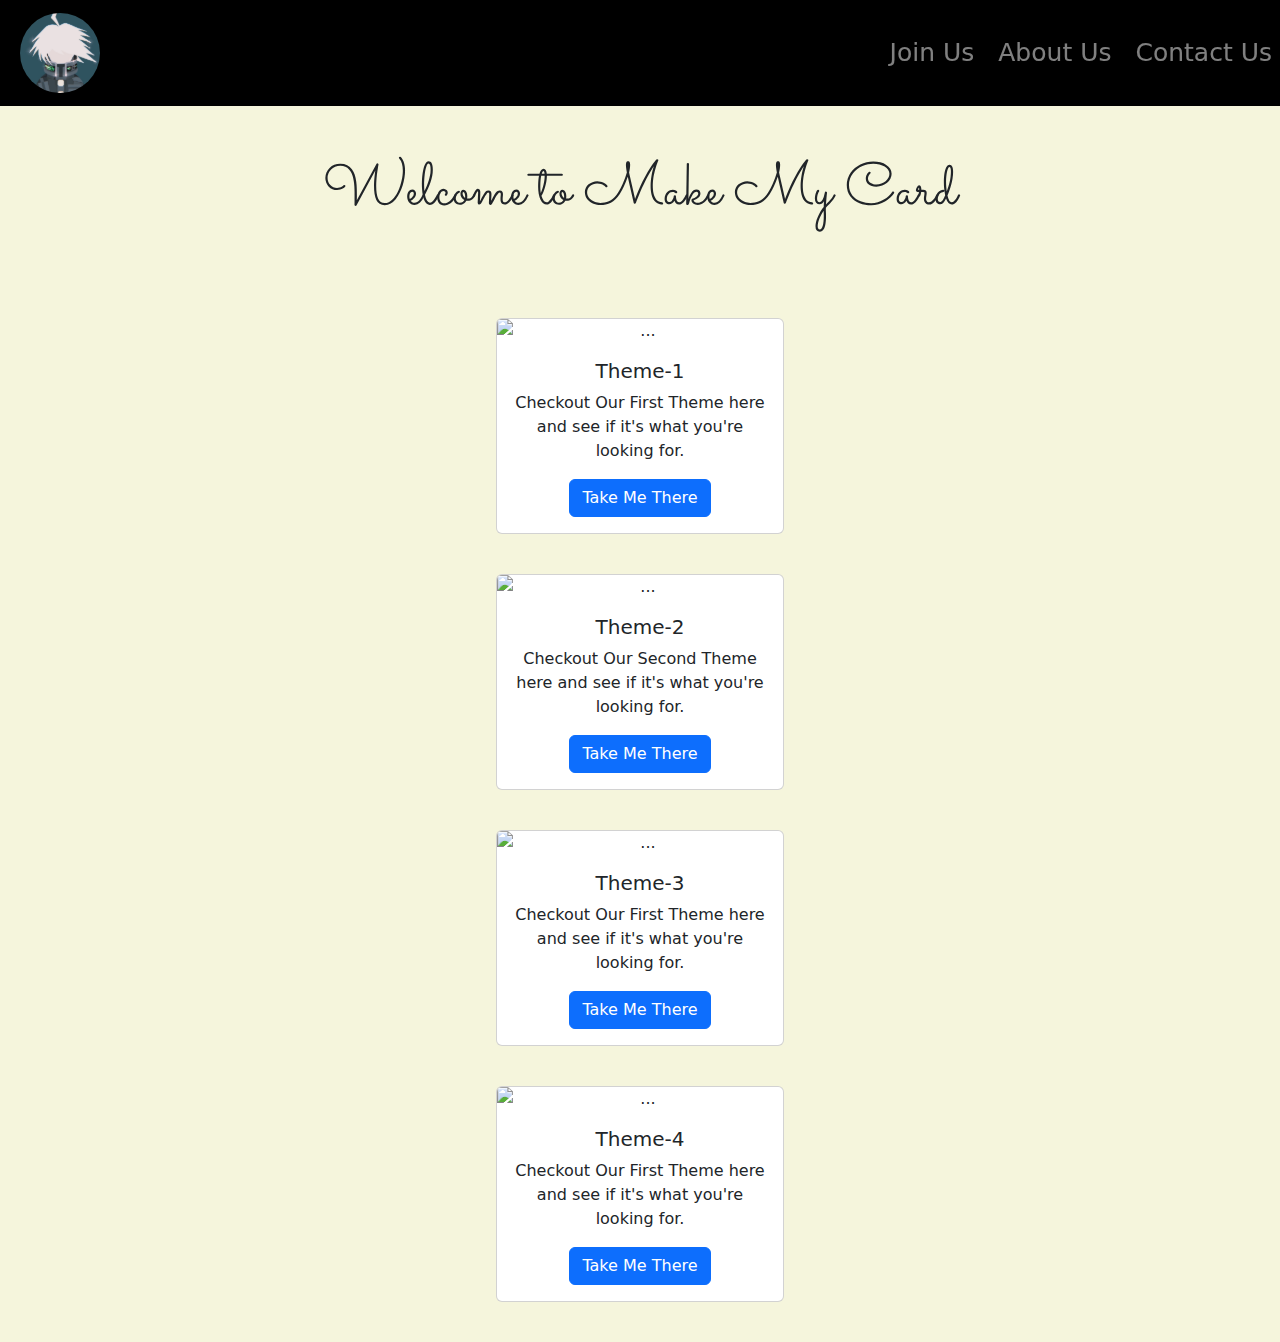
==== index.html @ ba50fbf7 "Update index.html" ====
<!DOCTYPE html>
<html lang="en">
  <head>
    <meta charset="UTF-8" />
    <meta http-equiv="X-UA-Compatible" content="IE=edge" />
    <meta name="viewport" content="width=device-width, initial-scale=1.0" />
    <title>Make my Card</title>
  </head>
  <!-- Adding Google Fonts  -->
  <link rel="preconnect" href="https://fonts.googleapis.com">
  <link rel="preconnect" href="https://fonts.gstatic.com" crossorigin>
  <link href="https://fonts.googleapis.com/css2?family=Sacramento&display=swap" rel="stylesheet">
  <!-- Adding Bootstrap  -->
  <link rel="stylesheet" href="https://cdn.jsdelivr.net/npm/bootstrap@4.3.1/dist/css/bootstrap.min.css" integrity="sha384-ggOyR0iXCbMQv3Xipma34MD+dH/1fQ784/j6cY/iJTQUOhcWr7x9JvoRxT2MZw1T" crossorigin="anonymous">
  <link href="https://cdn.jsdelivr.net/npm/bootstrap@5.2.1/dist/css/bootstrap.min.css" rel="stylesheet">
  <script src="https://cdn.jsdelivr.net/npm/bootstrap@5.2.1/dist/js/bootstrap.bundle.min.js"></script>
  <!-- Adding CSS  -->
  <link rel="stylesheet" href="css/styles.css">
  <body>
    
     <!-- NavBar  -->
    <div class="nav-bar">
      <nav class="navbar sticky-top navbar-expand-lg navbar-dark">
          <a class="navbar-brand" href=""><img class="brand-img" src="images/pfp.jpg" alt=""></a>
          <button class="navbar-toggler" type="button" data-toggle="collapse" data-target="#navbarSupportedContent" aria-controls="navbarSupportedContent" aria-expanded="false" aria-label="Toggle navigation">
          <span class="navbar-toggler-icon"></span>
          </button>
          <div class="collapse navbar-collapse" id="navbarSupportedContent">
            <ul class="navbar-nav ml-auto">
              <li class="nav-item">
                  <a class="nav-link" href="#">Join Us</a>
              </li>
              <li class="nav-item">
                <a class="nav-link" href="#">About Us</a>
              </li>
              <li class="nav-item">
                <a class="nav-link" href="#">Contact Us</a>
              </li>
            </ul>
          </div>
        </nav>
  </div>

    
    <h1 id="welcome">Welcome to Make My Card</h1>
    
    <div class="card" style="width: 18rem;">
      <img src="https://img.freepik.com/free-vector/vibrant-summer-ombre-background-vector_53876-105765.jpg" class="card-img-top" alt="...">
      <div class="card-body">
        <h5 class="card-title">Theme-1</h5>
        <p class="card-text">Checkout Our First Theme here and see if it's what you're looking for.</p>
        <a href="buisnesscard.html" class="btn btn-primary">Take Me There</a>
      </div>
    </div>
    
    <div class="card" style="width: 18rem;">
      <img src="https://marketplace.canva.com/EAD2962NKnQ/2/0/1600w/canva-rainbow-gradient-pink-and-purple-zoom-virtual-background-_Tcjok-d9b4.jpg" class="card-img-top" alt="...">
      <div class="card-body">
        <h5 class="card-title">Theme-2</h5>
        <p class="card-text">Checkout Our Second Theme here and see if it's what you're looking for.</p>
        <a href="name-theme-1.html" class="btn btn-primary">Take Me There</a>
      </div>
    </div>
    
        <div class="card" style="width: 18rem;">
      <img src="https://img.freepik.com/free-vector/vibrant-summer-ombre-background-vector_53876-105765.jpg" class="card-img-top" alt="...">
      <div class="card-body">
        <h5 class="card-title">Theme-3</h5>
        <p class="card-text">Checkout Our First Theme here and see if it's what you're looking for.</p>
        <a href="theme-3.html" class="btn btn-primary">Take Me There</a>
      </div>
    </div>

    <div class="card" style="width: 18rem;">
      <img src="https://img.freepik.com/free-vector/vibrant-summer-ombre-background-vector_53876-105765.jpg" class="card-img-top" alt="...">
      <div class="card-body">
        <h5 class="card-title">Theme-4</h5>
        <p class="card-text">Checkout Our First Theme here and see if it's what you're looking for.</p>
        <a href="theme-4.html" class="btn btn-primary">Take Me There</a>
      </div>
    </div>
  </body>
</html>
---- css/styles.css ----
body {
    background-color:  beige;
}

#welcome {
    font-size: 60px;
    padding: 50px;
    text-align: center;
    font-family: 'Sacramento', cursive;
}

.card {
    text-align: center;
    margin: 40px auto;
    width: 200px;
}

.nav-item {
    padding-left: 8px;
}

.navbar-brand {
    padding-left: 20px;
}

.brand-img {
    width: 80px;
    height: 80px;
    border-radius: 100%;
}

.navbar-nav {
    font-size: 25px;
}

.nav-bar {
    background-color: black;
}
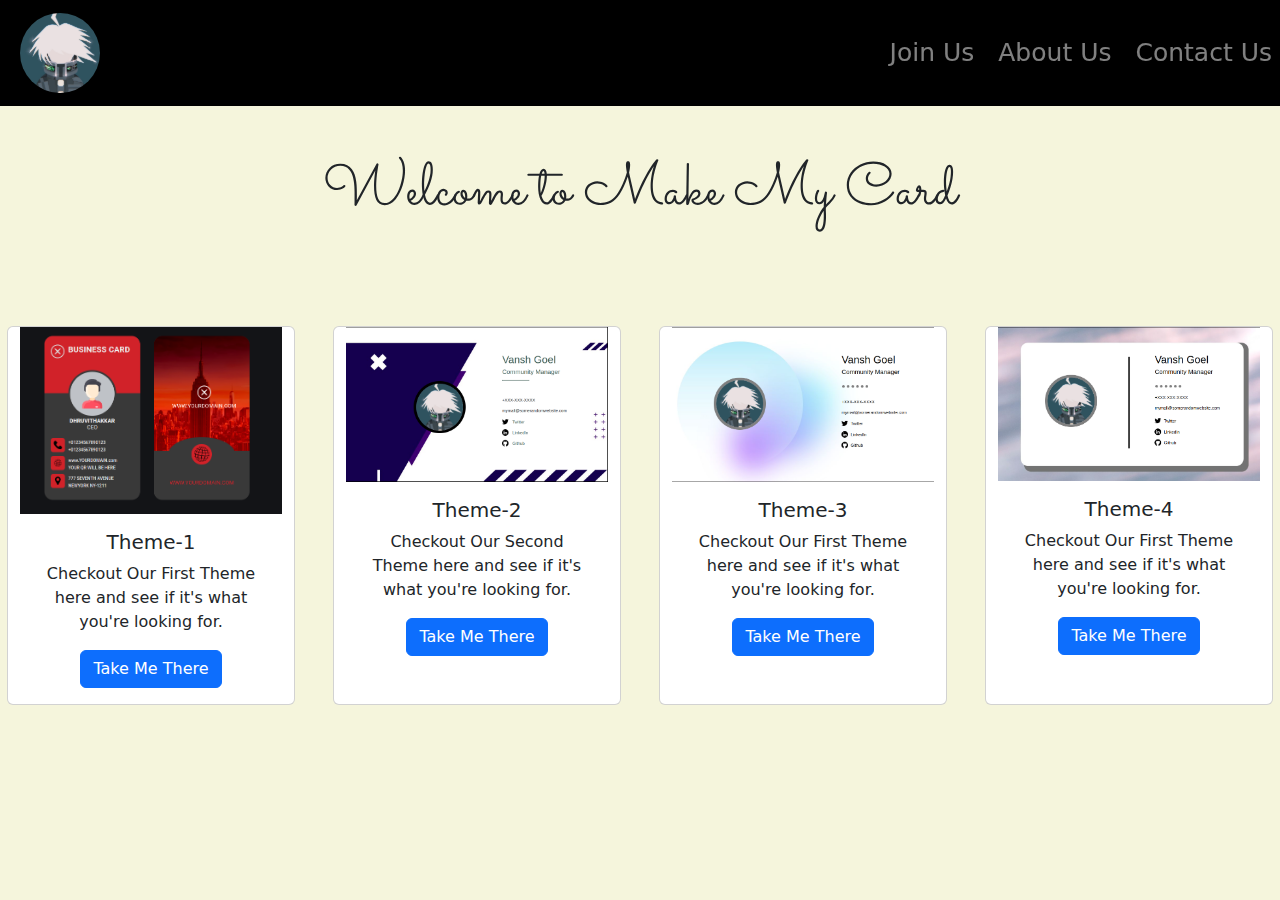
==== commit f7844cb6: "Updated HTML" ====
--- a/index.html
+++ b/index.html
@@ -44,40 +44,44 @@
     
     <h1 id="welcome">Welcome to Make My Card</h1>
     
-    <div class="card" style="width: 18rem;">
-      <img src="https://img.freepik.com/free-vector/vibrant-summer-ombre-background-vector_53876-105765.jpg" class="card-img-top" alt="...">
-      <div class="card-body">
-        <h5 class="card-title">Theme-1</h5>
-        <p class="card-text">Checkout Our First Theme here and see if it's what you're looking for.</p>
-        <a href="buisnesscard.html" class="btn btn-primary">Take Me There</a>
+   <div class="theme-box row">
+     
+      <div class="col-3 card" style="width: 18rem;">
+        <img class="box-img" src="images/1.png" class="card-img-top" alt="...">
+        <div class="card-body">
+          <h5 class="card-title">Theme-1</h5>
+          <p class="card-text">Checkout Our First Theme here and see if it's what you're looking for.</p>
+          <a href="buisnesscard.html" class="btn btn-primary">Take Me There</a>
+        </div>
+      </div>
+      
+      <div class="col-3 card" style="width: 18rem;">
+        <img class="box-img" src="images/2.png" class="card-img-top" alt="...">
+        <div class="card-body">
+          <h5 class="card-title">Theme-2</h5>
+          <p class="card-text">Checkout Our Second Theme here and see if it's what you're looking for.</p>
+          <a href="name-theme-1.html" class="btn btn-primary">Take Me There</a>
+        </div>
+      </div>
+      
+          <div class="col-3 card" style="width: 18rem;">
+        <img class="box-img" src="images/3.png" class="card-img-top" alt="...">
+        <div class="card-body">
+          <h5 class="card-title">Theme-3</h5>
+          <p class="card-text">Checkout Our First Theme here and see if it's what you're looking for.</p>
+          <a href="theme-3.html" class="btn btn-primary">Take Me There</a>
+        </div>
+      </div>
+  
+      <div class="col-3 card" style="width: 18rem;">
+        <img class="box-img" src="images/4.png" class="card-img-top" alt="...">
+        <div class="card-body">
+          <h5 class="card-title">Theme-4</h5>
+          <p class="card-text">Checkout Our First Theme here and see if it's what you're looking for.</p>
+          <a href="theme-4.html" class="btn btn-primary">Take Me There</a>
+        </div>
       </div>
     </div>
     
-    <div class="card" style="width: 18rem;">
-      <img src="https://marketplace.canva.com/EAD2962NKnQ/2/0/1600w/canva-rainbow-gradient-pink-and-purple-zoom-virtual-background-_Tcjok-d9b4.jpg" class="card-img-top" alt="...">
-      <div class="card-body">
-        <h5 class="card-title">Theme-2</h5>
-        <p class="card-text">Checkout Our Second Theme here and see if it's what you're looking for.</p>
-        <a href="name-theme-1.html" class="btn btn-primary">Take Me There</a>
-      </div>
-    </div>
-    
-        <div class="card" style="width: 18rem;">
-      <img src="https://img.freepik.com/free-vector/vibrant-summer-ombre-background-vector_53876-105765.jpg" class="card-img-top" alt="...">
-      <div class="card-body">
-        <h5 class="card-title">Theme-3</h5>
-        <p class="card-text">Checkout Our First Theme here and see if it's what you're looking for.</p>
-        <a href="theme-3.html" class="btn btn-primary">Take Me There</a>
-      </div>
-    </div>
-
-    <div class="card" style="width: 18rem;">
-      <img src="https://img.freepik.com/free-vector/vibrant-summer-ombre-background-vector_53876-105765.jpg" class="card-img-top" alt="...">
-      <div class="card-body">
-        <h5 class="card-title">Theme-4</h5>
-        <p class="card-text">Checkout Our First Theme here and see if it's what you're looking for.</p>
-        <a href="theme-4.html" class="btn btn-primary">Take Me There</a>
-      </div>
-    </div>
   </body>
 </html>
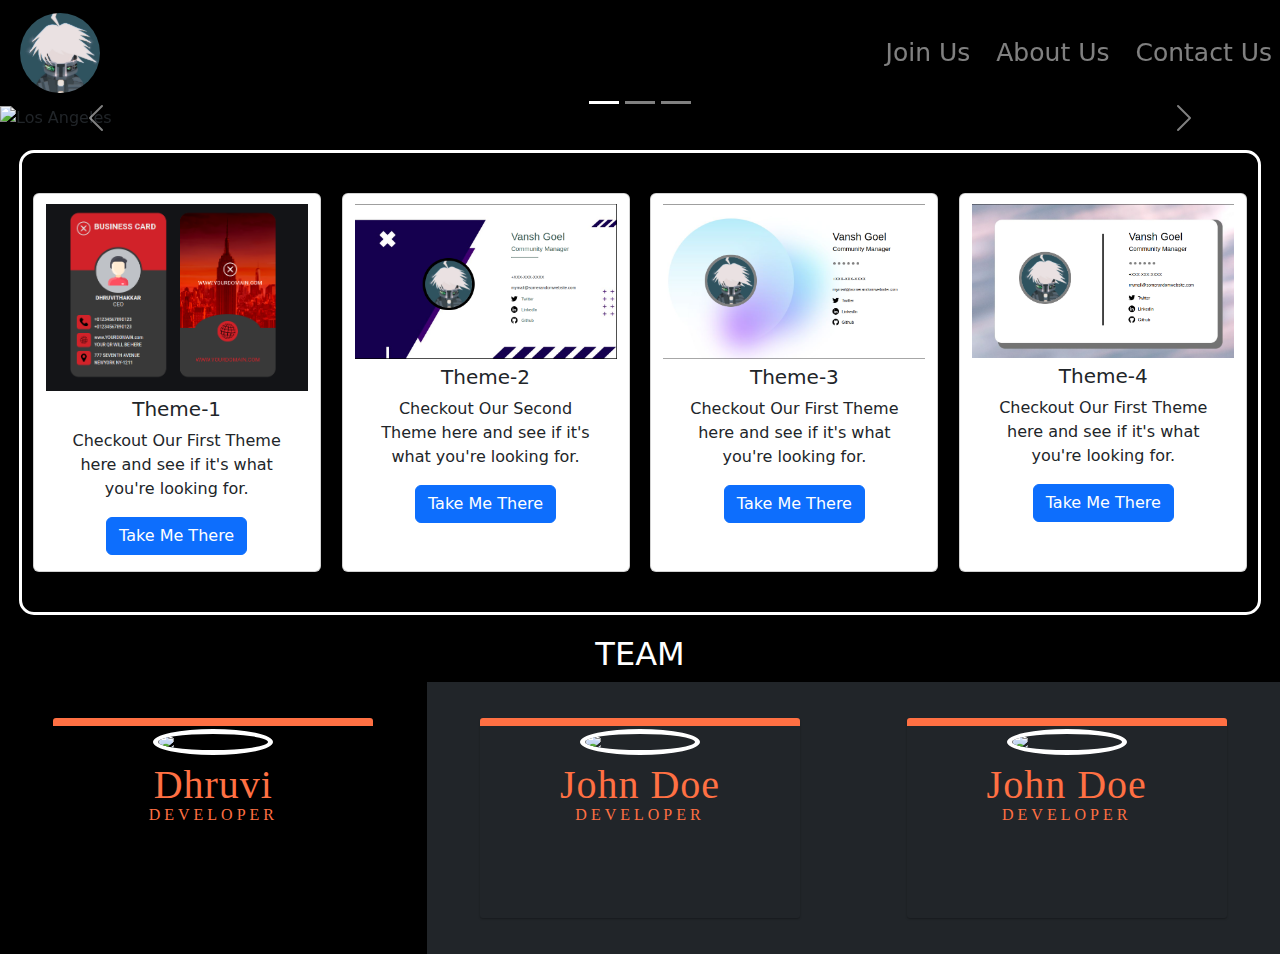
==== commit 392dead2: "Added Footer and Carousel" ====
--- a/index.html
+++ b/index.html
@@ -7,81 +7,374 @@
     <title>Make my Card</title>
   </head>
   <!-- Adding Google Fonts  -->
-  <link rel="preconnect" href="https://fonts.googleapis.com">
-  <link rel="preconnect" href="https://fonts.gstatic.com" crossorigin>
-  <link href="https://fonts.googleapis.com/css2?family=Sacramento&display=swap" rel="stylesheet">
+  <link rel="preconnect" href="https://fonts.googleapis.com" />
+  <link rel="preconnect" href="https://fonts.gstatic.com" crossorigin />
+  <link
+    href="https://fonts.googleapis.com/css2?family=Sacramento&display=swap"
+    rel="stylesheet"
+  />
   <!-- Adding Bootstrap  -->
-  <link rel="stylesheet" href="https://cdn.jsdelivr.net/npm/bootstrap@4.3.1/dist/css/bootstrap.min.css" integrity="sha384-ggOyR0iXCbMQv3Xipma34MD+dH/1fQ784/j6cY/iJTQUOhcWr7x9JvoRxT2MZw1T" crossorigin="anonymous">
-  <link href="https://cdn.jsdelivr.net/npm/bootstrap@5.2.1/dist/css/bootstrap.min.css" rel="stylesheet">
+  <link
+    rel="stylesheet"
+    href="https://cdn.jsdelivr.net/npm/bootstrap@4.3.1/dist/css/bootstrap.min.css"
+    integrity="sha384-ggOyR0iXCbMQv3Xipma34MD+dH/1fQ784/j6cY/iJTQUOhcWr7x9JvoRxT2MZw1T"
+    crossorigin="anonymous"
+  />
+  <link
+    href="https://cdn.jsdelivr.net/npm/bootstrap@5.2.1/dist/css/bootstrap.min.css"
+    rel="stylesheet"
+  />
   <script src="https://cdn.jsdelivr.net/npm/bootstrap@5.2.1/dist/js/bootstrap.bundle.min.js"></script>
   <!-- Adding CSS  -->
-  <link rel="stylesheet" href="css/styles.css">
+  <link rel="stylesheet" href="css/styles.css" />
+
   <body>
-    
-     <!-- NavBar  -->
+    <!-- NavBar  -->
     <div class="nav-bar">
       <nav class="navbar sticky-top navbar-expand-lg navbar-dark">
-          <a class="navbar-brand" href=""><img class="brand-img" src="images/pfp.jpg" alt=""></a>
-          <button class="navbar-toggler" type="button" data-toggle="collapse" data-target="#navbarSupportedContent" aria-controls="navbarSupportedContent" aria-expanded="false" aria-label="Toggle navigation">
+        <a class="navbar-brand" href=""
+          ><img class="brand-img" src="images/pfp.jpg" alt=""
+        /></a>
+        <button
+          class="navbar-toggler"
+          type="button"
+          data-toggle="collapse"
+          data-target="#navbarSupportedContent"
+          aria-controls="navbarSupportedContent"
+          aria-expanded="false"
+          aria-label="Toggle navigation"
+        >
           <span class="navbar-toggler-icon"></span>
-          </button>
-          <div class="collapse navbar-collapse" id="navbarSupportedContent">
-            <ul class="navbar-nav ml-auto">
-              <li class="nav-item">
-                  <a class="nav-link" href="#">Join Us</a>
-              </li>
-              <li class="nav-item">
-                <a class="nav-link" href="#">About Us</a>
-              </li>
-              <li class="nav-item">
-                <a class="nav-link" href="#">Contact Us</a>
-              </li>
-            </ul>
-          </div>
-        </nav>
-  </div>
-
-    
-    <h1 id="welcome">Welcome to Make My Card</h1>
-    
-   <div class="theme-box row">
-     
-      <div class="col-3 card" style="width: 18rem;">
-        <img class="box-img" src="images/1.png" class="card-img-top" alt="...">
+        </button>
+        <div class="collapse navbar-collapse" id="navbarSupportedContent">
+          <ul class="navbar-nav ml-auto">
+            <li class="nav-item">
+              <a class="nav-link" href="#">Join Us</a>
+            </li>
+            <li class="nav-item">
+              <a class="nav-link" href="#">About Us</a>
+            </li>
+            <li class="nav-item">
+              <a class="nav-link" href="#">Contact Us</a>
+            </li>
+          </ul>
+        </div>
+      </nav>
+    </div>
+
+    <!-- Carousel  -->
+
+    <div id="demo" class="carousel slide" data-bs-ride="carousel">
+      <!-- Indicators/dots -->
+      <div class="carousel-indicators">
+        <button
+          type="button"
+          data-bs-target="#demo"
+          data-bs-slide-to="0"
+          class="active"
+        ></button>
+        <button
+          type="button"
+          data-bs-target="#demo"
+          data-bs-slide-to="1"
+        ></button>
+        <button
+          type="button"
+          data-bs-target="#demo"
+          data-bs-slide-to="2"
+        ></button>
+      </div>
+
+      <!-- The slideshow/carousel -->
+      <div class="carousel-inner">
+        <div class="carousel-item active">
+          <img
+            src="img/c8.jpg"
+            alt="Los Angeles"
+            class="d-block"
+            style="width: 100%"
+          />
+        </div>
+        <div class="carousel-item">
+          <img
+            src="img/c6.webp"
+            alt="Chicago"
+            class="d-block"
+            style="width: 100%"
+          />
+        </div>
+        <div class="carousel-item">
+          <img
+            src="img/c7.jpg"
+            alt="New York"
+            class="d-block"
+            style="width: 100%"
+          />
+        </div>
+      </div>
+
+      <!-- Left and right controls/icons -->
+      <button
+        class="carousel-control-prev"
+        type="button"
+        data-bs-target="#demo"
+        data-bs-slide="prev"
+      >
+        <span class="carousel-control-prev-icon"></span>
+      </button>
+      <button
+        class="carousel-control-next"
+        type="button"
+        data-bs-target="#demo"
+        data-bs-slide="next"
+      >
+        <span class="carousel-control-next-icon"></span>
+      </button>
+    </div>
+
+    <!-- Theme Box  -->
+    <div class="theme-box row">
+      <div class="col-3 card" style="width: 18rem">
+        <img
+          class="box-img"
+          src="images/1.png"
+          class="card-img-top"
+          alt="..."
+        />
         <div class="card-body">
           <h5 class="card-title">Theme-1</h5>
-          <p class="card-text">Checkout Our First Theme here and see if it's what you're looking for.</p>
+          <p class="card-text">
+            Checkout Our First Theme here and see if it's what you're looking
+            for.
+          </p>
           <a href="buisnesscard.html" class="btn btn-primary">Take Me There</a>
         </div>
       </div>
-      
-      <div class="col-3 card" style="width: 18rem;">
-        <img class="box-img" src="images/2.png" class="card-img-top" alt="...">
+
+      <div class="col-3 card" style="width: 18rem">
+        <img
+          class="box-img"
+          src="images/2.png"
+          class="card-img-top"
+          alt="..."
+        />
         <div class="card-body">
           <h5 class="card-title">Theme-2</h5>
-          <p class="card-text">Checkout Our Second Theme here and see if it's what you're looking for.</p>
+          <p class="card-text">
+            Checkout Our Second Theme here and see if it's what you're looking
+            for.
+          </p>
           <a href="name-theme-1.html" class="btn btn-primary">Take Me There</a>
         </div>
       </div>
-      
-          <div class="col-3 card" style="width: 18rem;">
-        <img class="box-img" src="images/3.png" class="card-img-top" alt="...">
+
+      <div class="col-3 card" style="width: 18rem">
+        <img
+          class="box-img"
+          src="images/3.png"
+          class="card-img-top"
+          alt="..."
+        />
         <div class="card-body">
           <h5 class="card-title">Theme-3</h5>
-          <p class="card-text">Checkout Our First Theme here and see if it's what you're looking for.</p>
+          <p class="card-text">
+            Checkout Our First Theme here and see if it's what you're looking
+            for.
+          </p>
           <a href="theme-3.html" class="btn btn-primary">Take Me There</a>
         </div>
       </div>
-  
-      <div class="col-3 card" style="width: 18rem;">
-        <img class="box-img" src="images/4.png" class="card-img-top" alt="...">
+
+      <div class="col-3 card" style="width: 18rem">
+        <img
+          class="box-img"
+          src="images/4.png"
+          class="card-img-top"
+          alt="..."
+        />
         <div class="card-body">
           <h5 class="card-title">Theme-4</h5>
-          <p class="card-text">Checkout Our First Theme here and see if it's what you're looking for.</p>
+          <p class="card-text">
+            Checkout Our First Theme here and see if it's what you're looking
+            for.
+          </p>
           <a href="theme-4.html" class="btn btn-primary">Take Me There</a>
         </div>
       </div>
     </div>
-    
+
+    <!-- Footer    -->
+
+    <div class="container-fluid mt-3">
+      <h2 class="text-center" style="color:white;">TEAM</h2>
+
+      <div class="row">
+        <div class="col p-3 bg-black text-white">
+          <aside class="profile-card">
+            <header>
+              <!-- here’s the avatar -->
+              <a href="https://tutsplus.com">
+                <img src="https://i.pravatar.cc/300" />
+              </a>
+
+              <!-- the username -->
+              <h1>Dhruvi</h1>
+
+              <!-- and role or location -->
+              <h2>DEVELOPER</h2>
+            </header>
+
+            <!-- bit of a bio; who are you? -->
+            <div class="profile-bio">
+              <p>
+                Terence is an avid reader of science fiction, especially
+                anything to do with aliens and tweed jackets. Most weekends, he
+                can be found cataloguing his collection of rodent skeletons.
+              </p>
+            </div>
+
+            <!-- some social links to show off -->
+            <ul class="profile-social-links">
+              <!-- twitter - el clásico  -->
+              <li>
+                <a href="https://twitter.com/dhruvicodes">
+                  <img
+                    src="https://s3-us-west-2.amazonaws.com/s.cdpn.io/210284/social-twitter.svg"
+                  />
+                </a>
+              </li>
+
+              <!-- codepen - your codepen profile-->
+              <li>
+                <a href="https://codepen.io/tutsplus">
+                  <img
+                    src="https://s3-us-west-2.amazonaws.com/s.cdpn.io/210284/social-codepen.svg"
+                  />
+                </a>
+              </li>
+
+              <!-- envato – use this one to link to your marketplace profile -->
+              <li>
+                <a href="https://envato.com">
+                  <img
+                    src="https://s3-us-west-2.amazonaws.com/s.cdpn.io/210284/social-envato.svg"
+                  />
+                </a>
+              </li>
+            </ul>
+          </aside>
+        </div>
+        <div class="col p-3 bg-dark text-white">
+          <aside class="profile-card">
+            <header>
+              <!-- here’s the avatar -->
+              <a href="https://tutsplus.com">
+                <img src="https://i.pravatar.cc/300" />
+              </a>
+
+              <!-- the username -->
+              <h1>John Doe</h1>
+
+              <!-- and role or location -->
+              <h2>DEVELOPER</h2>
+            </header>
+
+            <!-- bit of a bio; who are you? -->
+            <div class="profile-bio">
+              <p>
+                Terence is an avid reader of science fiction, especially
+                anything to do with aliens and tweed jackets. Most weekends, he
+                can be found cataloguing his collection of rodent skeletons.
+              </p>
+            </div>
+
+            <!-- some social links to show off -->
+            <ul class="profile-social-links">
+              <!-- twitter - el clásico  -->
+              <li>
+                <a href="https://twitter.com/tutsplus">
+                  <img
+                    src="https://s3-us-west-2.amazonaws.com/s.cdpn.io/210284/social-twitter.svg"
+                  />
+                </a>
+              </li>
+
+              <!-- codepen - your codepen profile-->
+              <li>
+                <a href="https://codepen.io/tutsplus">
+                  <img
+                    src="https://s3-us-west-2.amazonaws.com/s.cdpn.io/210284/social-codepen.svg"
+                  />
+                </a>
+              </li>
+
+              <!-- envato – use this one to link to your marketplace profile -->
+              <li>
+                <a href="https://envato.com">
+                  <img
+                    src="https://s3-us-west-2.amazonaws.com/s.cdpn.io/210284/social-envato.svg"
+                  />
+                </a>
+              </li>
+            </ul>
+          </aside>
+        </div>
+        <div class="col p-3 bg-dark text-white">
+          <aside class="profile-card">
+            <header>
+              <!-- here’s the avatar -->
+              <a href="https://tutsplus.com">
+                <img src="https://i.pravatar.cc/300" />
+              </a>
+
+              <!-- the username -->
+              <h1>John Doe</h1>
+
+              <!-- and role or location -->
+              <h2>DEVELOPER</h2>
+            </header>
+
+            <!-- bit of a bio; who are you? -->
+            <div class="profile-bio">
+              <p>
+                Terence is an avid reader of science fiction, especially
+                anything to do with aliens and tweed jackets. Most weekends, he
+                can be found cataloguing his collection of rodent skeletons.
+              </p>
+            </div>
+
+            <!-- some social links to show off -->
+            <ul class="profile-social-links">
+              <!-- twitter - el clásico  -->
+              <li>
+                <a href="https://twitter.com/tutsplus">
+                  <img
+                    src="https://s3-us-west-2.amazonaws.com/s.cdpn.io/210284/social-twitter.svg"
+                  />
+                </a>
+              </li>
+
+              <!-- codepen - your codepen profile-->
+              <li>
+                <a href="https://codepen.io/tutsplus">
+                  <img
+                    src="https://s3-us-west-2.amazonaws.com/s.cdpn.io/210284/social-codepen.svg"
+                  />
+                </a>
+              </li>
+
+              <!-- envato – use this one to link to your marketplace profile -->
+              <li>
+                <a href="https://envato.com">
+                  <img
+                    src="https://s3-us-west-2.amazonaws.com/s.cdpn.io/210284/social-envato.svg"
+                  />
+                </a>
+              </li>
+            </ul>
+          </aside>
+        </div>
+      </div>
+    </div>
   </body>
 </html>
--- a/css/styles.css
+++ b/css/styles.css
@@ -1,5 +1,5 @@
 body {
-    background-color:  beige;
+    background-color:  black;
 }
 
 #welcome {
@@ -15,8 +15,13 @@
     width: 200px;
 }
 
+.card-img {
+    position: relative;
+    top: 10px;
+}
+
 .nav-item {
-    padding-left: 8px;
+    padding-left: 10px;
 }
 
 .navbar-brand {
@@ -36,3 +41,202 @@
 .nav-bar {
     background-color: black;
 }
+
+.theme-box {
+    border: 3px solid white;
+    border-radius: 15px;
+    margin: 20px auto;
+    width: 97%;
+    background-color: black;
+}
+
+.box-img {
+    position: relative;
+    top: 10px;
+}
+
+
+/* Footer CSS  */
+
+@import url(https://fonts.googleapis.com/css?family=Open+Sans:400,400italic,300italic,300);
+
+.profile-card * ,
+.profile-card *:before ,
+.profile-card *:after {
+    -webkit-box-sizing: border-box;
+    -moz-box-sizing: border-box;
+    box-sizing: border-box;
+} 
+
+.profile-card {
+    -webkit-border-radius: 3px;
+    -moz-border-radius: 3px;
+    border-radius: 3px;
+    height: 200px;
+    margin: 20px auto;
+    width: 320px;
+    overflow: hidden;
+    -webkit-box-shadow: 0 1px 2px rgba(0, 0, 0, 0.3);
+    -moz-box-shadow: 0 1px 2px rgba(0, 0, 0, 0.3);
+    box-shadow: 0 1px 2px rgba(0, 0, 0, 0.3);
+    position: relative;
+    -webkit-transition: all 0.5s;
+    -moz-transition: all 0.5s;
+    -o-transition: all 0.5s;
+    transition: all 0.5s;
+}
+
+.profile-card header {
+    background: #ff7043;
+    padding: 1px;
+    height: 8px;
+    -webkit-transition: all 0.5s;
+    -moz-transition: all 0.5s;
+    -o-transition: all 0.5s;
+    transition: all 0.5s;
+}
+
+.profile-card header img {
+    border: 5px solid #fff;
+    border-radius: 50%;
+    display: block;
+    margin: 10px auto;
+    width: 120px;
+}
+
+.profile-card header h1 {
+    color: #ff7043;
+    font-family: "Open Sans";
+    font-weight: 500;
+    letter-spacing: 1px;
+    margin: 0;
+    text-align: center;
+    line-height: 1;
+    -webkit-transition: all 0.5s;
+    -moz-transition: all 0.5s;
+    -o-transition: all 0.5s;
+    transition: all 0.5s;
+}
+
+.profile-card header h2 {
+    color: #ff7043;
+    font-family: "Open Sans";
+    font-size: 16px;
+    font-weight: 400;
+    letter-spacing: 4px;
+    margin: 0 0 5px;
+    text-align: center;
+    -webkit-transition: all 0.5s;
+    -moz-transition: all 0.5s;
+    -o-transition: all 0.5s;
+    transition: all 0.5s;
+}
+
+.profile-card .profile-bio {
+    padding: 20px;
+    position: relative;
+    opacity: 0;
+    -webkit-transition: all 0.3s 0.25s;
+    -moz-transition: all 0.3s 0.25s;
+    -o-transition: all 0.3s 0.25s;
+    transition: all 0.3s 0.25s;
+}
+
+.profile-card .profile-bio p {
+    color: #999;
+    font-size: 14px;
+    font-style: italic;
+    text-align: center;
+    font-family:  "Open Sans";
+}
+
+.profile-card .profile-social-links {
+    display: block;
+    list-style-type: none;
+    margin: 0 auto;
+    padding: 0;
+    position: relative;
+    width: 160px;
+}
+
+.profile-card .profile-social-links li {
+    display: block;
+    float: left;
+    -webkit-transform: translateY(100px);
+    -moz-transform: translateY(100px);
+    -ms-transform: translateY(100px);
+    -o-transform: translateY(100px);
+    transform: translateY(100px);
+    -webkit-transition: all 0.3s cubic-bezier(0, 1.135, 0.73, 1.405) 0.25s;
+    -moz-transition: all 0.3s cubic-bezier(0, 1.135, 0.73, 1.405) 0.25s;
+    -ms-transition: all 0.3s cubic-bezier(0, 1.135, 0.73, 1.405) 0.25s;
+    transition: all 0.3s cubic-bezier(0, 1.135, 0.73, 1.405) 0.25s;
+}
+
+.profile-card .profile-social-links li:nth-child(2) {
+    -webkit-transition-delay: 0.35s;
+    -moz-transition-delay: 0.35s;
+    -o-transition-delay: 0.35s;
+    transition-delay: 0.35s;
+}
+
+.profile-card .profile-social-links li:nth-child(3) {
+    -webkit-transition-delay: 0.45s;
+    -moz-transition-delay: 0.45s;
+    -o-transition-delay: 0.45s;
+    transition-delay: 0.45s;
+}
+
+.profile-card .profile-social-links li a {
+    background: rgba(255, 112, 67, 0.2);
+    border-radius: 50%;
+    display: block;
+    float: left;
+    height: 40px;
+    margin: 0 5px;
+    outline: 0 none;
+    width: 40px;
+    -webkit-transition: all 0.3s;
+    -moz-transition: all 0.3s;
+    -o-transition: all 0.3s;
+    transition: all 0.3s;
+}
+
+.profile-card .profile-social-links li a:hover {
+    -webkit-transform: scale(1.1);
+    -moz-transform: scale(1.1);
+    -ms-transform: scale(1.1);
+    -o-transform: scale(1.1);
+    transform: scale(1.1);
+}
+
+.profile-card .profile-social-links li a img {
+    padding: 5px;
+    width: 40px;
+}
+
+/*  CHANGES  ON HOVER  */
+
+.profile-card:hover {
+    height: 420px;
+}
+.profile-card:hover header {
+    height: 200px;
+}
+
+.profile-card:hover header h1,
+.profile-card:hover header h2 {
+    color: #fff;
+}
+
+.profile-card:hover .profile-bio {
+    opacity: 1;
+}
+
+.profile-card:hover  .profile-social-links li {
+    -webkit-transform: translateY(0);
+    -moz-transform: translateY(0);
+    -ms-transform: translateY(0);
+    -o-transform: translateY(0);
+    transform: translateY(0);
+}
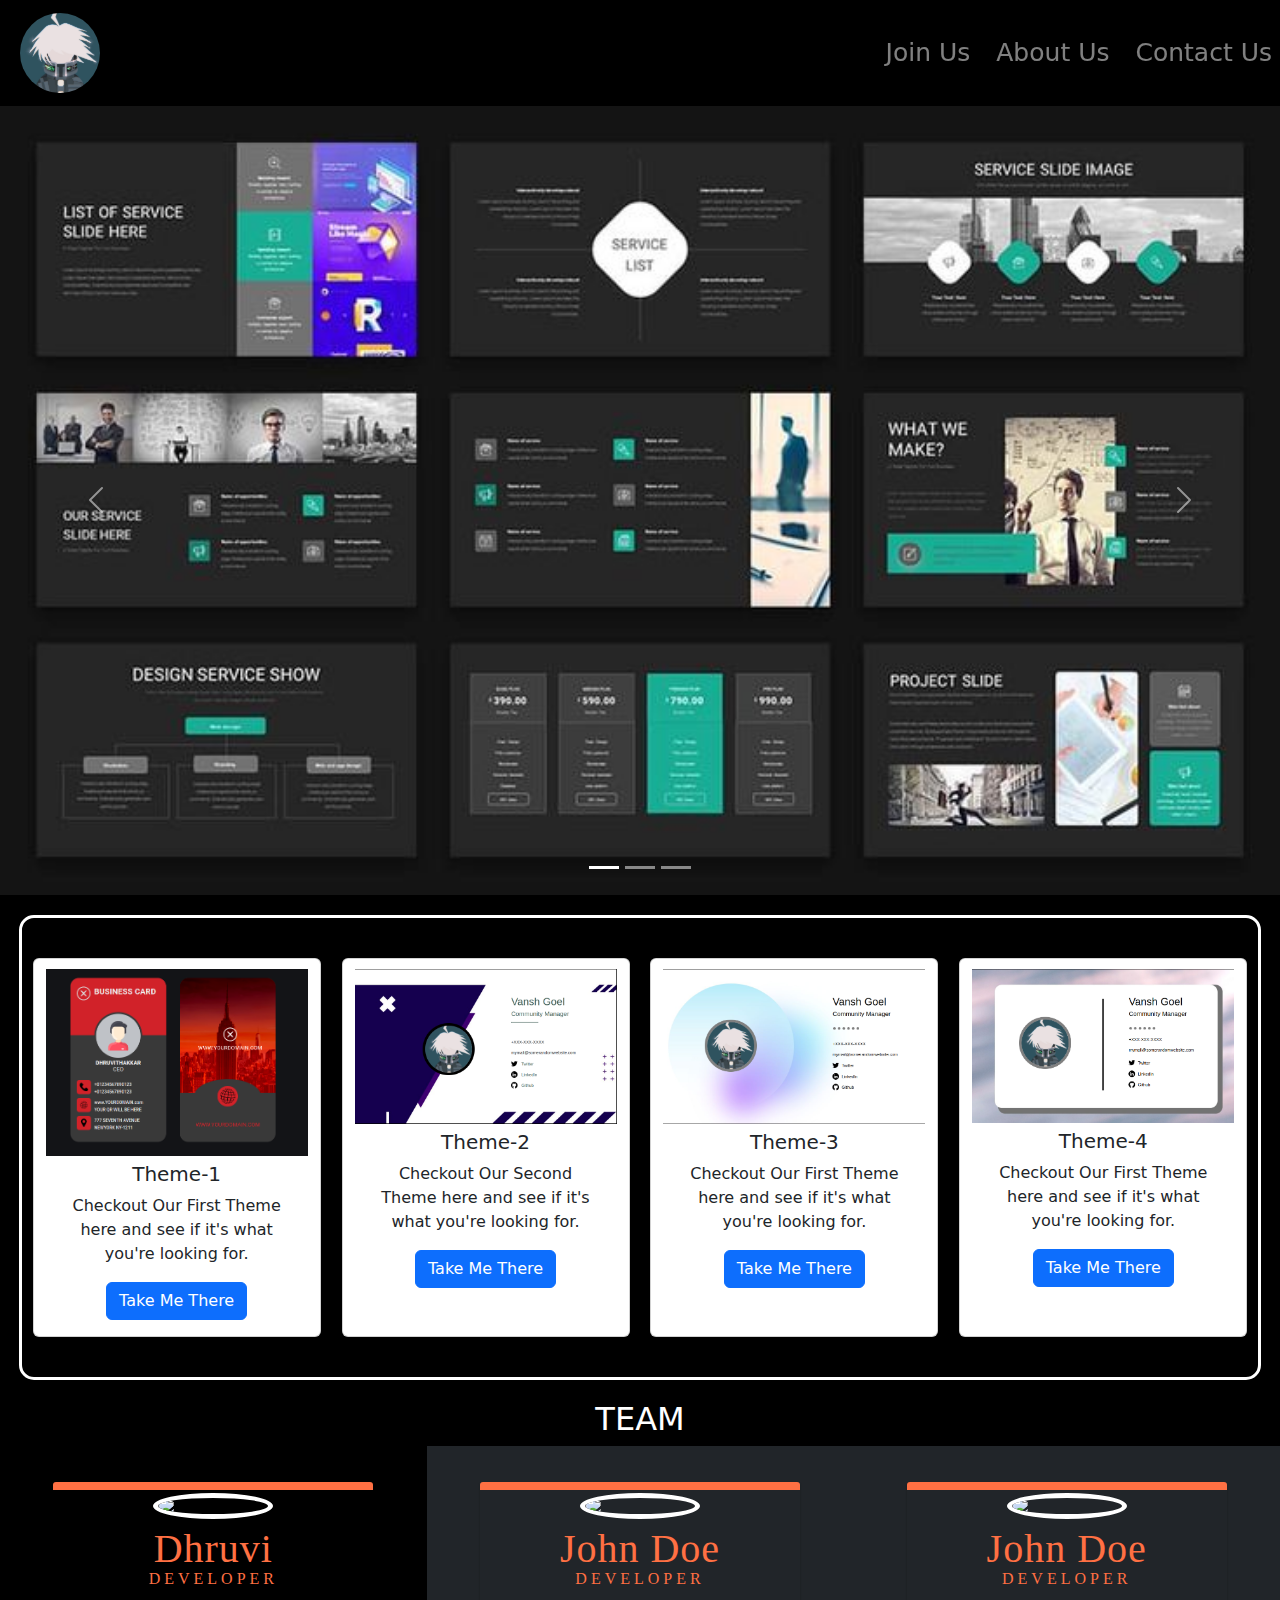
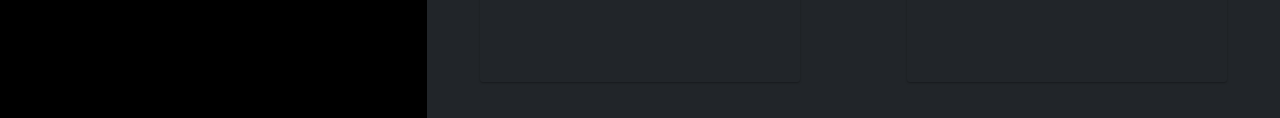
==== commit 7fec6ceb: "Update index.html" ====
--- a/index.html
+++ b/index.html
@@ -376,5 +376,13 @@
         </div>
       </div>
     </div>
+     <script src="https://cdn.jsdelivr.net/npm/@popperjs/core@2.11.5/dist/umd/popper.min.js" integrity="sha384-Xe+8cL9oJa6tN/veChSP7q+mnSPaj5Bcu9mPX5F5xIGE0DVittaqT5lorf0EI7Vk" crossorigin="anonymous"></script>
+     <script src="https://cdn.jsdelivr.net/npm/bootstrap@5.2.0/dist/js/bootstrap.min.js" integrity="sha384-ODmDIVzN+pFdexxHEHFBQH3/9/vQ9uori45z4JjnFsRydbmQbmL5t1tQ0culUzyK" crossorigin="anonymous"></script>
+
+     <script src="https://code.jquery.com/jquery-3.5.1.slim.min.js" integrity="sha384-DfXdz2htPH0lsSSs5nCTpuj/zy4C+OGpamoFVy38MVBnE+IbbVYUew+OrCXaRkfj" crossorigin="anonymous"></script>
+
+     <script src="https://cdn.jsdelivr.net/npm/popper.js@1.16.0/dist/umd/popper.min.js" integrity="sha384-Q6E9RHvbIyZFJoft+2mJbHaEWldlvI9IOYy5n3zV9zzTtmI3UksdQRVvoxMfooAo" crossorigin="anonymous"></script>
+
+     <script src="https://stackpath.bootstrapcdn.com/bootstrap/4.5.0/js/bootstrap.min.js" integrity="sha384-OgVRvuATP1z7JjHLkuOU7Xw704+h835Lr+6QL9UvYjZE3Ipu6Tp75j7Bh/kR0JKI" crossorigin="anonymous"></script>
   </body>
 </html>
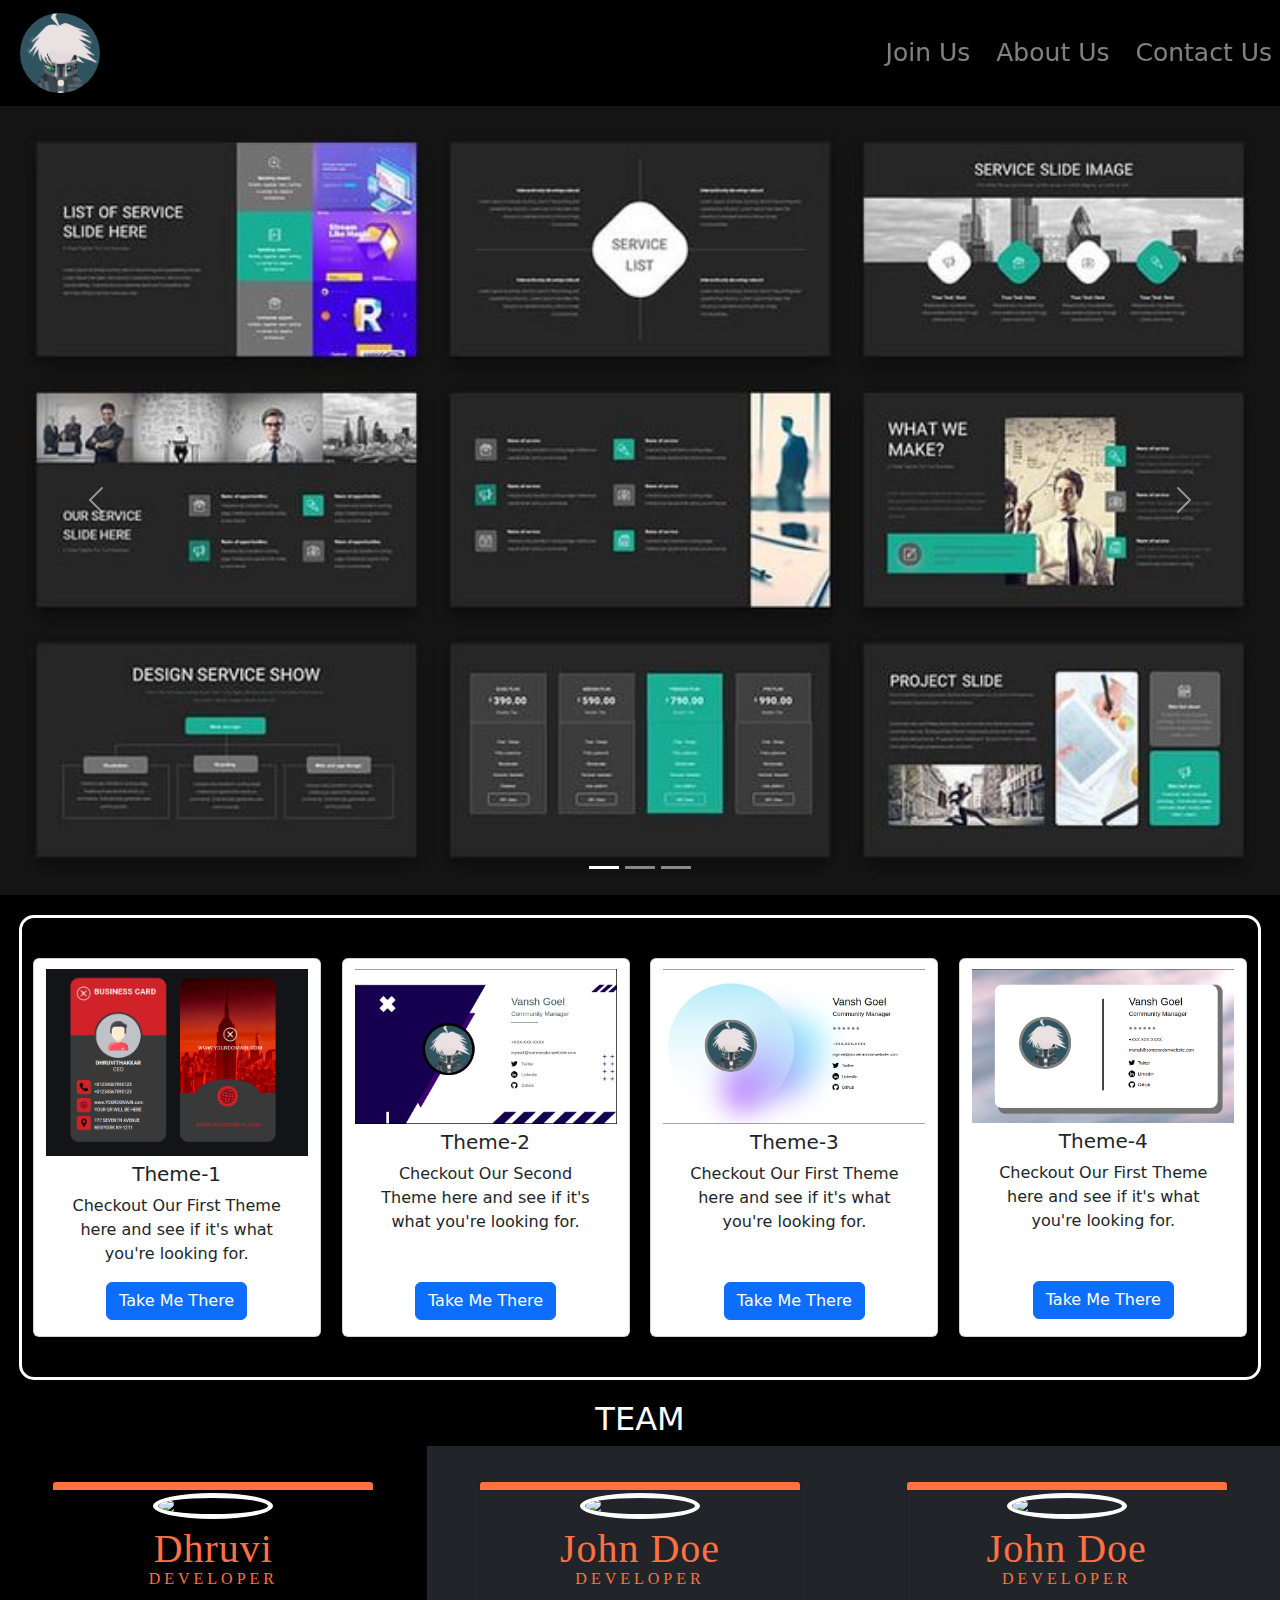
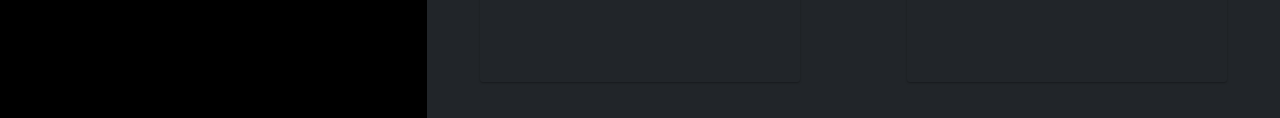
==== commit af712ba3: "Update index.html" ====
--- a/index.html
+++ b/index.html
@@ -147,7 +147,7 @@
             Checkout Our First Theme here and see if it's what you're looking
             for.
           </p>
-          <a href="buisnesscard.html" class="btn btn-primary">Take Me There</a>
+          <a href="final designed form/form.html" class="btn btn-primary">Take Me There</a>
         </div>
       </div>
 
@@ -164,7 +164,7 @@
             Checkout Our Second Theme here and see if it's what you're looking
             for.
           </p>
-          <a href="name-theme-1.html" class="btn btn-primary">Take Me There</a>
+          <a href="final designed form/form.html" class="btn btn-2 btn-primary">Take Me There</a>
         </div>
       </div>
 
@@ -181,7 +181,7 @@
             Checkout Our First Theme here and see if it's what you're looking
             for.
           </p>
-          <a href="theme-3.html" class="btn btn-primary">Take Me There</a>
+          <a href="final designed form/form.html" class="btn btn-2 btn-primary">Take Me There</a>
         </div>
       </div>
 
@@ -198,7 +198,7 @@
             Checkout Our First Theme here and see if it's what you're looking
             for.
           </p>
-          <a href="theme-4.html" class="btn btn-primary">Take Me There</a>
+          <a href="final designed form/form.html" class="btn btn-2 btn-primary">Take Me There</a>
         </div>
       </div>
     </div>
--- a/css/styles.css
+++ b/css/styles.css
@@ -55,6 +55,10 @@
     top: 10px;
 }
 
+.btn-2 {
+    position: relative;
+    bottom: -32px;
+}
 
 /* Footer CSS  */
 
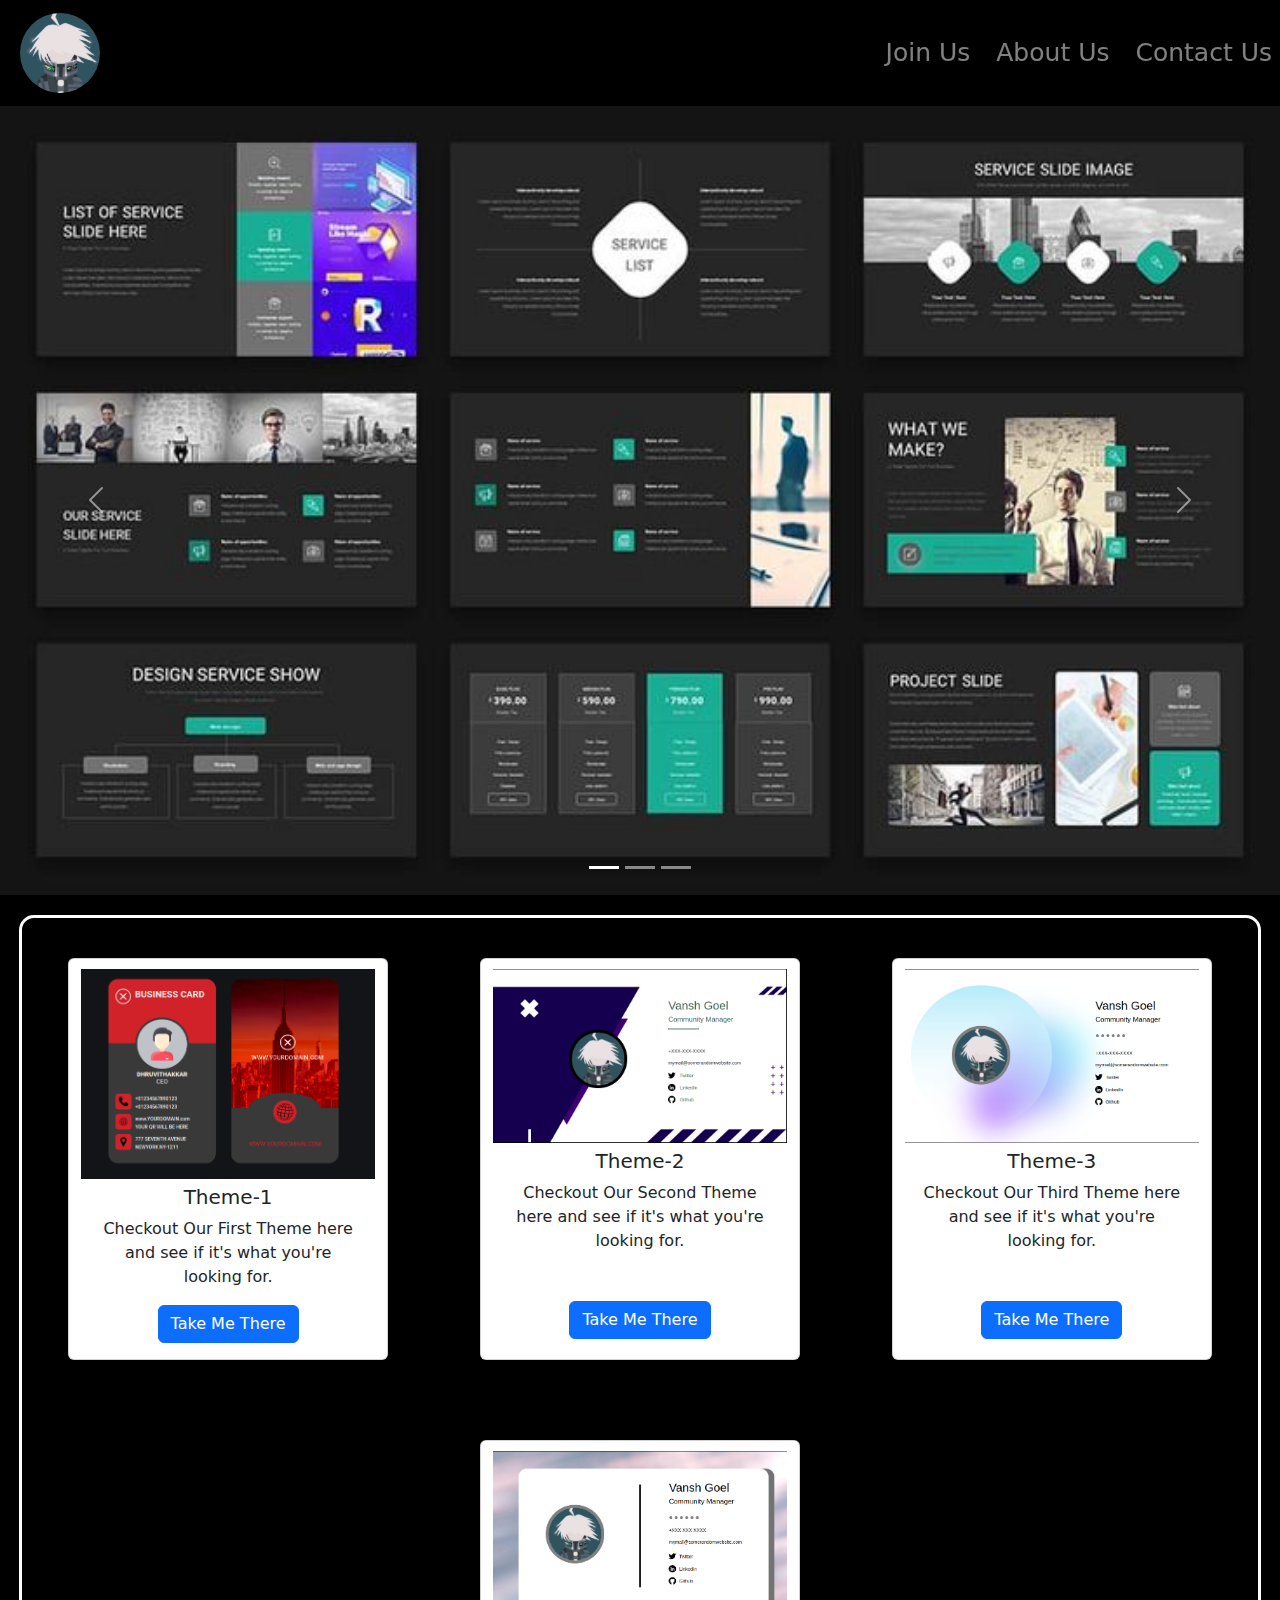
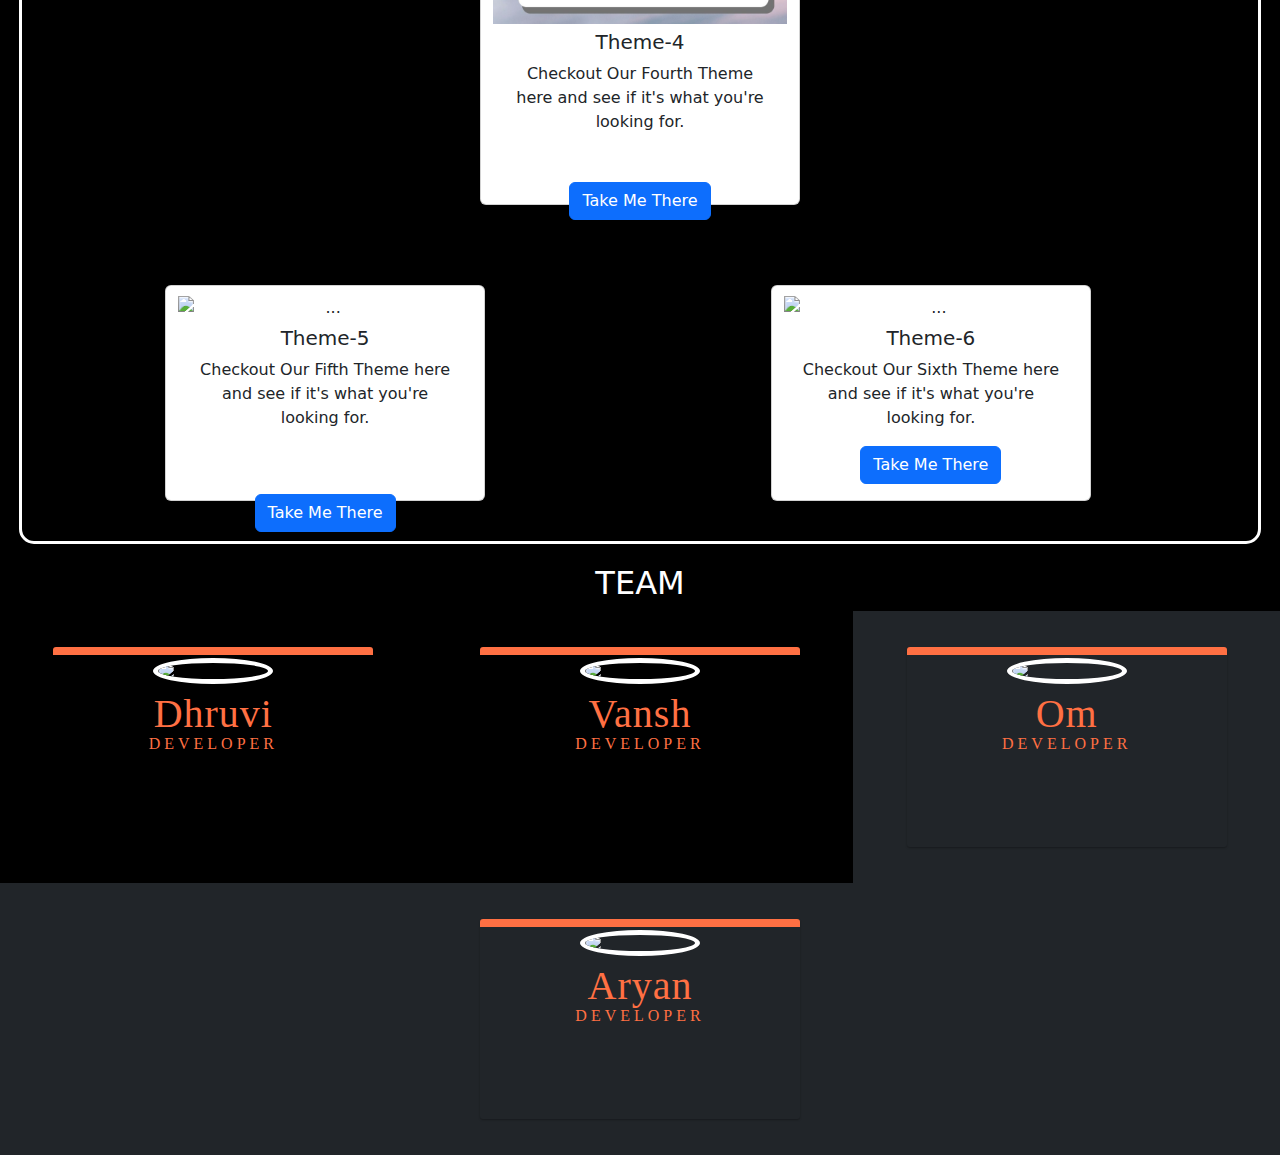
==== commit 23b2f172: "Added 2 new cards and 4th team member in footer" ====
--- a/index.html
+++ b/index.html
@@ -29,7 +29,7 @@
   <link rel="stylesheet" href="css/styles.css" />
 
   <body>
-    <!-- NavBar  -->
+   <!-- NavBar  -->
     <div class="nav-bar">
       <nav class="navbar sticky-top navbar-expand-lg navbar-dark">
         <a class="navbar-brand" href=""
@@ -134,7 +134,7 @@
 
     <!-- Theme Box  -->
     <div class="theme-box row">
-      <div class="col-3 card" style="width: 18rem">
+      <div class="col-3 card" style="width: 20rem">
         <img
           class="box-img"
           src="images/1.png"
@@ -151,7 +151,7 @@
         </div>
       </div>
 
-      <div class="col-3 card" style="width: 18rem">
+      <div class="col-3 card" style="width: 20rem">
         <img
           class="box-img"
           src="images/2.png"
@@ -168,7 +168,7 @@
         </div>
       </div>
 
-      <div class="col-3 card" style="width: 18rem">
+      <div class="col-3 card" style="width: 20rem">
         <img
           class="box-img"
           src="images/3.png"
@@ -178,14 +178,14 @@
         <div class="card-body">
           <h5 class="card-title">Theme-3</h5>
           <p class="card-text">
-            Checkout Our First Theme here and see if it's what you're looking
+            Checkout Our Third Theme here and see if it's what you're looking
             for.
           </p>
           <a href="final designed form/form.html" class="btn btn-2 btn-primary">Take Me There</a>
         </div>
       </div>
 
-      <div class="col-3 card" style="width: 18rem">
+      <div class="col-3 card" style="width: 20rem">
         <img
           class="box-img"
           src="images/4.png"
@@ -195,12 +195,50 @@
         <div class="card-body">
           <h5 class="card-title">Theme-4</h5>
           <p class="card-text">
-            Checkout Our First Theme here and see if it's what you're looking
+            Checkout Our Fourth Theme here and see if it's what you're looking
             for.
           </p>
           <a href="final designed form/form.html" class="btn btn-2 btn-primary">Take Me There</a>
         </div>
       </div>
+
+      <div class="row">
+        <div class="col-3 card" style="width: 20rem">
+          <img
+            class="box-img"
+            src="images/5.png"
+            class="card-img-top"
+            alt="..."
+          />
+          <div class="card-body">
+            <h5 class="card-title">Theme-5</h5>
+            <p class="card-text">
+              Checkout Our Fifth Theme here and see if it's what you're looking
+              for.
+            </p>
+            <a href="final designed form/form.html" class="btn btn-3 btn-primary">Take Me There</a>
+          </div>
+        </div>
+
+        <div class="col-3 card" style="width: 20rem">
+          <img
+            class="box-img"
+            src="images/6.png"
+            class="card-img-top"
+            alt="..."
+          />
+          <div class="card-body">
+            <h5 class="card-title">Theme-6</h5>
+            <p class="card-text">
+              Checkout Our Sixth Theme here and see if it's what you're looking
+              for.
+            </p>
+            <a href="final designed form/form.html" class="btn btn-primary">Take Me There</a>
+          </div>
+        </div>
+
+    </div>
+
     </div>
 
     <!-- Footer    -->
@@ -264,7 +302,8 @@
             </ul>
           </aside>
         </div>
-        <div class="col p-3 bg-dark text-white">
+
+        <div class="col p-3 bg-black text-white">
           <aside class="profile-card">
             <header>
               <!-- here’s the avatar -->
@@ -273,7 +312,7 @@
               </a>
 
               <!-- the username -->
-              <h1>John Doe</h1>
+              <h1>Vansh</h1>
 
               <!-- and role or location -->
               <h2>DEVELOPER</h2>
@@ -292,7 +331,7 @@
             <ul class="profile-social-links">
               <!-- twitter - el clásico  -->
               <li>
-                <a href="https://twitter.com/tutsplus">
+                <a href="https://twitter.com/dhruvicodes">
                   <img
                     src="https://s3-us-west-2.amazonaws.com/s.cdpn.io/210284/social-twitter.svg"
                   />
@@ -319,6 +358,7 @@
             </ul>
           </aside>
         </div>
+
         <div class="col p-3 bg-dark text-white">
           <aside class="profile-card">
             <header>
@@ -328,7 +368,7 @@
               </a>
 
               <!-- the username -->
-              <h1>John Doe</h1>
+              <h1>Om</h1>
 
               <!-- and role or location -->
               <h2>DEVELOPER</h2>
@@ -374,6 +414,61 @@
             </ul>
           </aside>
         </div>
+        <div class="col p-3 bg-dark text-white">
+          <aside class="profile-card">
+            <header>
+              <!-- here’s the avatar -->
+              <a href="https://tutsplus.com">
+                <img src="https://i.pravatar.cc/300" />
+              </a>
+
+              <!-- the username -->
+              <h1>Aryan</h1>
+
+              <!-- and role or location -->
+              <h2>DEVELOPER</h2>
+            </header>
+
+            <!-- bit of a bio; who are you? -->
+            <div class="profile-bio">
+              <p>
+                Terence is an avid reader of science fiction, especially
+                anything to do with aliens and tweed jackets. Most weekends, he
+                can be found cataloguing his collection of rodent skeletons.
+              </p>
+            </div>
+
+            <!-- some social links to show off -->
+            <ul class="profile-social-links">
+              <!-- twitter - el clásico  -->
+              <li>
+                <a href="https://twitter.com/tutsplus">
+                  <img
+                    src="https://s3-us-west-2.amazonaws.com/s.cdpn.io/210284/social-twitter.svg"
+                  />
+                </a>
+              </li>
+
+              <!-- codepen - your codepen profile-->
+              <li>
+                <a href="https://codepen.io/tutsplus">
+                  <img
+                    src="https://s3-us-west-2.amazonaws.com/s.cdpn.io/210284/social-codepen.svg"
+                  />
+                </a>
+              </li>
+
+              <!-- envato – use this one to link to your marketplace profile -->
+              <li>
+                <a href="https://envato.com">
+                  <img
+                    src="https://s3-us-west-2.amazonaws.com/s.cdpn.io/210284/social-envato.svg"
+                  />
+                </a>
+              </li>
+            </ul>
+          </aside>
+        </div>
       </div>
     </div>
      <script src="https://cdn.jsdelivr.net/npm/@popperjs/core@2.11.5/dist/umd/popper.min.js" integrity="sha384-Xe+8cL9oJa6tN/veChSP7q+mnSPaj5Bcu9mPX5F5xIGE0DVittaqT5lorf0EI7Vk" crossorigin="anonymous"></script>
--- a/css/styles.css
+++ b/css/styles.css
@@ -58,6 +58,11 @@
 .btn-2 {
     position: relative;
     bottom: -32px;
+}
+
+.btn-3 {
+    position: relative;
+    bottom: -48px;
 }
 
 /* Footer CSS  */
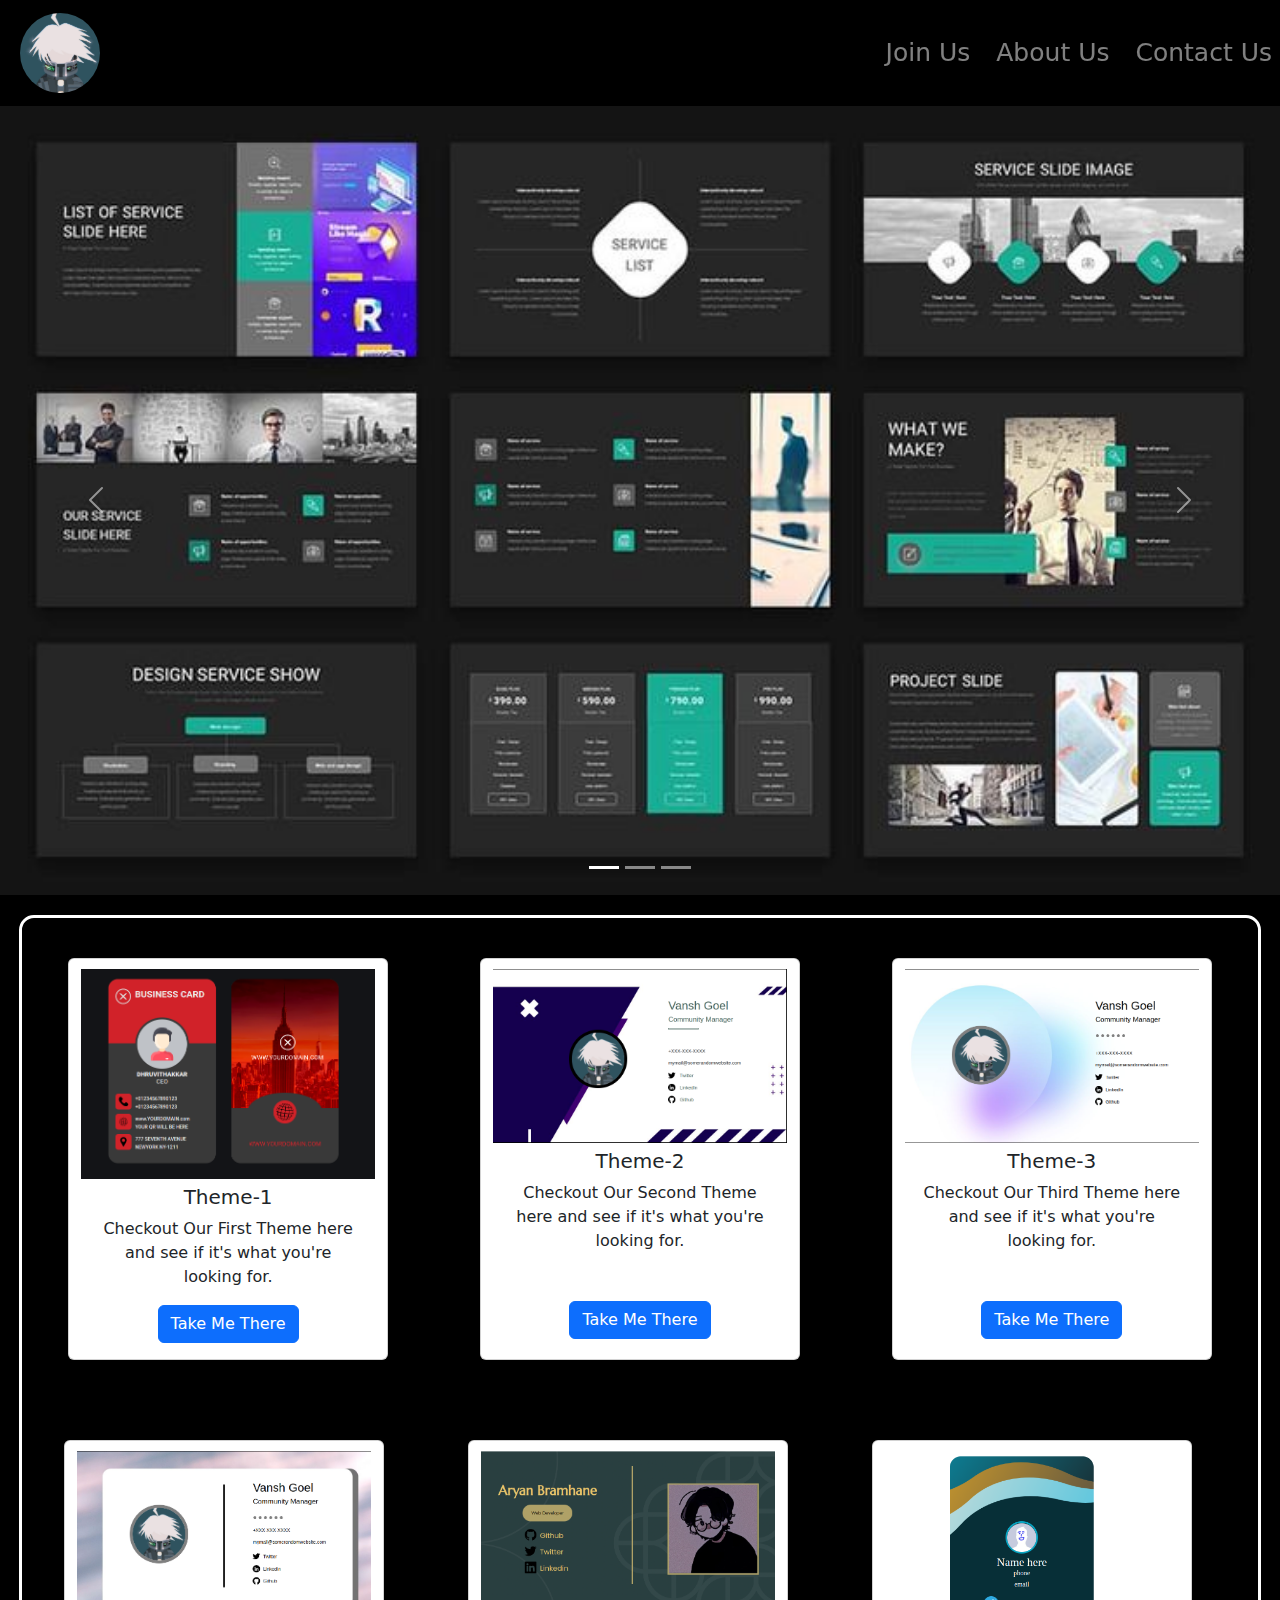
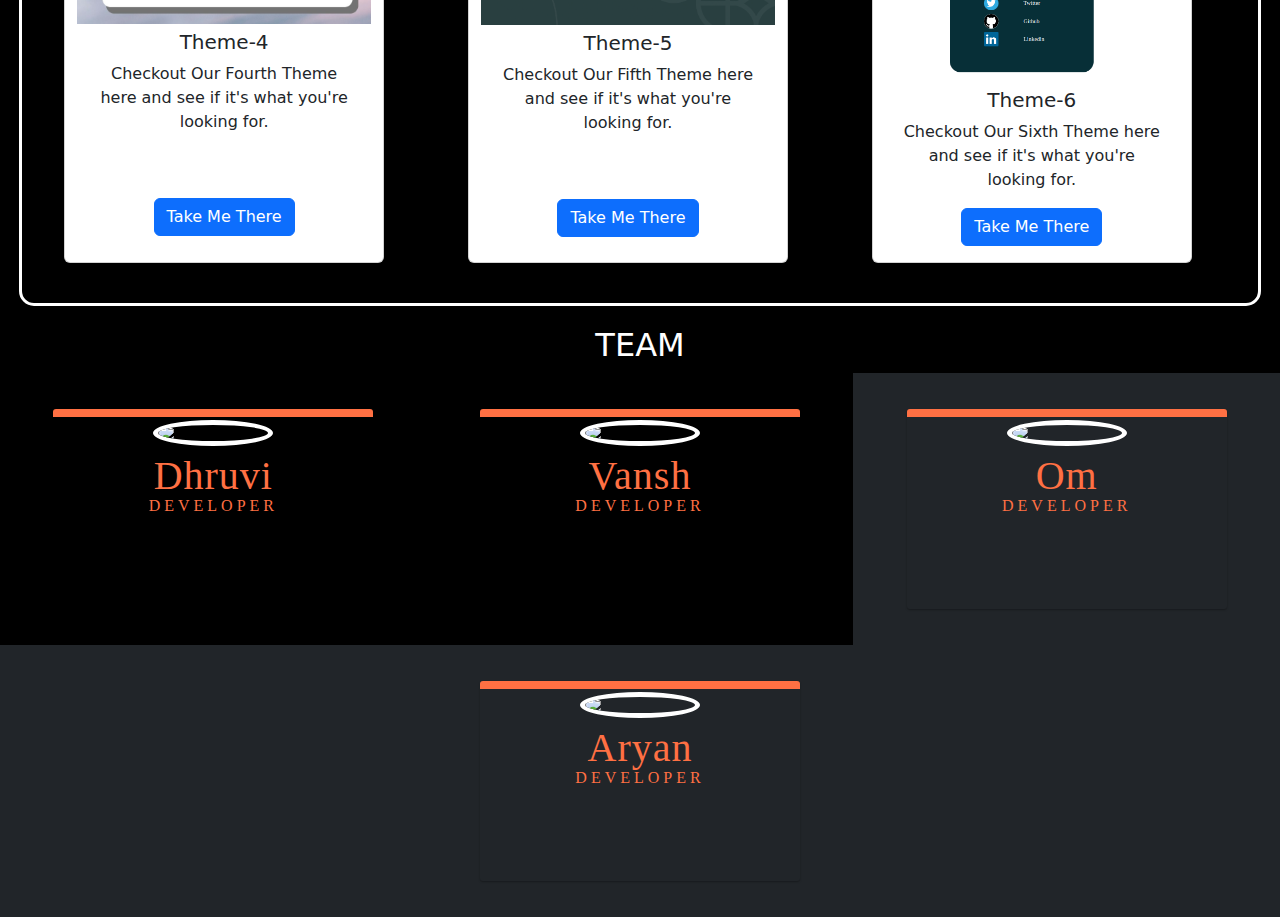
==== commit fcdf1cde: "Modified Layout of Theme Cards" ====
--- a/index.html
+++ b/index.html
@@ -185,7 +185,9 @@
         </div>
       </div>
 
-      <div class="col-3 card" style="width: 20rem">
+      <div class="row">
+        
+        <div class="col-3 card" style="width: 20rem">
         <img
           class="box-img"
           src="images/4.png"
@@ -198,11 +200,10 @@
             Checkout Our Fourth Theme here and see if it's what you're looking
             for.
           </p>
-          <a href="final designed form/form.html" class="btn btn-2 btn-primary">Take Me There</a>
-        </div>
-      </div>
-
-      <div class="row">
+          <a href="final designed form/form.html" class="btn btn-3 btn-primary">Take Me There</a>
+        </div>
+      </div>
+        
         <div class="col-3 card" style="width: 20rem">
           <img
             class="box-img"
